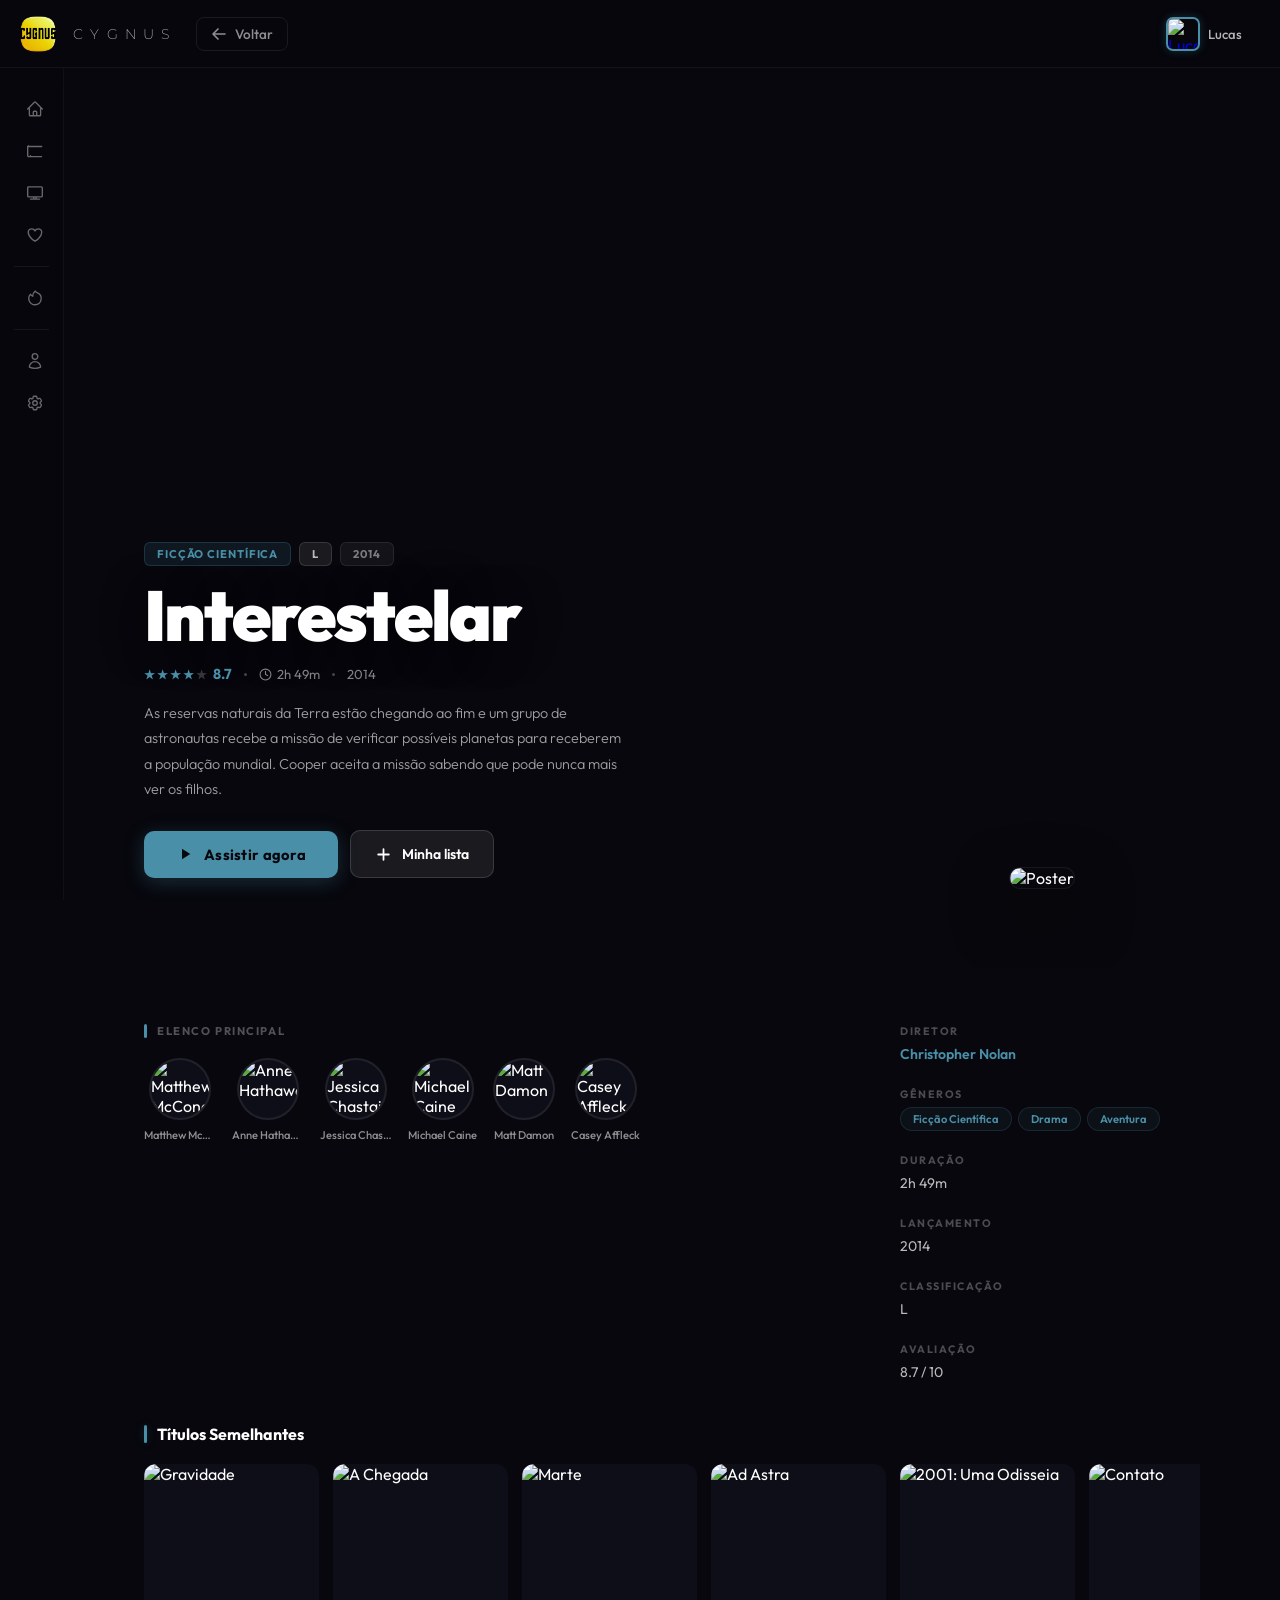
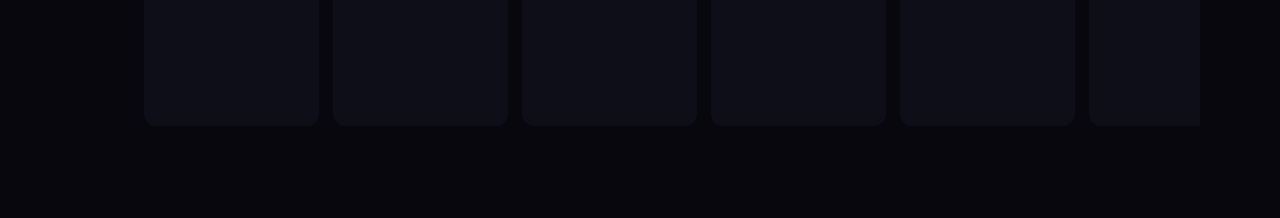
==== details.html @ 35378418 "feat: projeto Cygnus, simulador de streaming completo" ====
<!DOCTYPE html>
<html lang="pt-BR">
<head>
<meta charset="UTF-8">
<meta name="viewport" content="width=device-width, initial-scale=1.0">
<title>Cygnus — Detalhes</title>
<link href="https://fonts.googleapis.com/css2?family=Outfit:wght@300;400;500;600;700;800;900&family=Montserrat:wght@100;200;300&display=swap" rel="stylesheet">
<style>
  :root {
    --accent:     #F5C518;
    --accent-rgb: 245,197,24;
    --accent-glow:rgba(245,197,24,0.25);
    --bg:         #07070D;
    --bg2:        #0E0E18;
    --sidebar-w:  64px;
    --header-h:   68px;
    --t:          0.3s ease;
  }

  * { margin:0; padding:0; box-sizing:border-box; }
  body { background:var(--bg); font-family:'Outfit',sans-serif; color:#fff; overflow-x:hidden; }
  ::-webkit-scrollbar { width:4px; }
  ::-webkit-scrollbar-thumb { background:rgba(255,255,255,0.1); border-radius:99px; }

  /* ══ HEADER ══ */
  .header {
    position:fixed; top:0; left:0; right:0;
    height:var(--header-h); z-index:200;
    display:flex; align-items:center; justify-content:space-between;
    padding:0 28px 0 20px;
    background:rgba(7,7,13,0.95);
    backdrop-filter:blur(20px);
    border-bottom:1px solid rgba(255,255,255,0.05);
  }
  .header-left { display:flex; align-items:center; gap:20px; }
  .logo { display:flex; align-items:center; gap:10px; text-decoration:none; }
  .logo img { width:36px; height:36px; object-fit:contain; border-radius:8px; }
  .logo-text { font-family:'Montserrat',sans-serif; font-weight:200; font-size:0.9rem; letter-spacing:0.5em; text-indent:0.5em; color:rgba(255,255,255,0.82); }
  .back-btn { display:flex; align-items:center; gap:8px; color:rgba(255,255,255,0.55); text-decoration:none; font-size:0.85rem; font-weight:500; padding:7px 14px; border-radius:8px; transition:all var(--t); border:1px solid rgba(255,255,255,0.08); }
  .back-btn:hover { color:#fff; background:rgba(255,255,255,0.06); }
  .profile-pill { display:flex; align-items:center; gap:8px; padding:4px 10px 4px 4px; border-radius:10px; cursor:pointer; text-decoration:none; transition:background var(--t); }
  .profile-pill:hover { background:rgba(255,255,255,0.06); }
  .profile-pill img { width:34px; height:34px; border-radius:7px; object-fit:cover; border:2px solid var(--accent); box-shadow:0 0 10px var(--accent-glow); }
  .profile-pill span { font-size:0.82rem; font-weight:500; color:rgba(255,255,255,0.7); }

  /* ══ SIDEBAR ══ */
  .sidebar { position:fixed; left:0; top:var(--header-h); bottom:0; width:var(--sidebar-w); z-index:150; background:rgba(7,7,13,0.5); backdrop-filter:blur(16px); border-right:1px solid rgba(255,255,255,0.04); display:flex; flex-direction:column; padding:20px 0; transition:width var(--t); overflow:hidden; }
  .sidebar:hover { width:220px; background:rgba(7,7,13,0.97); border-right-color:rgba(245,197,24,0.1); }
  .sidebar-item { display:flex; align-items:center; gap:14px; padding:12px 20px; cursor:pointer; transition:all var(--t); white-space:nowrap; border-left:2px solid transparent; text-decoration:none; color:rgba(255,255,255,0.4); }
  .sidebar-item:hover { color:#fff; background:rgba(255,255,255,0.05); border-left-color:var(--accent); }
  .sidebar-icon { flex-shrink:0; width:26px; display:flex; align-items:center; justify-content:center; }
  .sidebar-icon svg { width:18px; height:18px; }
  .sidebar-label { font-size:0.85rem; font-weight:500; opacity:0; transition:opacity 0.2s ease; }
  .sidebar:hover .sidebar-label { opacity:1; }
  .sidebar-divider { height:1px; background:rgba(255,255,255,0.06); margin:10px 14px; }

  /* ══ MAIN ══ */
  .main { margin-left:var(--sidebar-w); padding-top:var(--header-h); }

  /* ══ HERO ══ */
  .movie-hero { position:relative; height:100vh; overflow:hidden; }
  .movie-hero-bg { position:absolute; inset:0; background-size:cover; background-position:center top; transition:transform 8s ease; transform:scale(1.04); }
  .movie-hero:hover .movie-hero-bg { transform:scale(1); }

  /* Fallback: poster borrado quando não há backdrop */
  .movie-hero.poster-bg .movie-hero-bg {
    filter: blur(36px) brightness(0.22);
    transform: scale(1.25);
    background-position: center center;
  }
  .movie-hero.poster-bg:hover .movie-hero-bg { transform: scale(1.25); }
  .movie-hero-overlay {
    position:absolute; inset:0;
    background:
      linear-gradient(to right, rgba(7,7,13,0.98) 0%, rgba(7,7,13,0.75) 40%, rgba(7,7,13,0.25) 100%),
      linear-gradient(to top, rgba(7,7,13,1) 0%, rgba(7,7,13,0.4) 25%, transparent 55%);
  }

  .movie-hero-content { position:absolute; bottom:90px; left:80px; right:44%; z-index:3; }

  .movie-badges { display:flex; align-items:center; gap:8px; margin-bottom:16px; flex-wrap:wrap; }
  .badge { display:inline-flex; align-items:center; gap:5px; padding:4px 12px; border-radius:6px; font-size:0.7rem; font-weight:700; letter-spacing:0.08em; text-transform:uppercase; }
  .badge-genre  { background:rgba(var(--accent-rgb),0.12); border:1px solid rgba(var(--accent-rgb),0.25); color:var(--accent); transition:all 0.8s ease; }
  .badge-rating { background:rgba(255,255,255,0.08); border:1px solid rgba(255,255,255,0.12); color:rgba(255,255,255,0.7); }
  .badge-year   { background:rgba(255,255,255,0.05); border:1px solid rgba(255,255,255,0.08); color:rgba(255,255,255,0.45); }

  .movie-title { font-size:clamp(2.8rem,5.5vw,5.2rem); font-weight:900; line-height:0.95; letter-spacing:-0.03em; color:#fff; margin-bottom:16px; text-shadow:0 4px 40px rgba(0,0,0,0.5); }
  .movie-logo { max-width:min(500px,72%); max-height:160px; width:auto; object-fit:contain; filter:drop-shadow(0 4px 24px rgba(0,0,0,0.9)) drop-shadow(0 2px 8px rgba(0,0,0,0.7)); margin-bottom:16px; display:block; animation:logoFadeIn 0.5s ease; }
  @keyframes logoFadeIn { from { opacity:0; transform:translateY(8px); } to { opacity:1; transform:translateY(0); } }

  .movie-meta { display:flex; align-items:center; gap:12px; margin-bottom:18px; flex-wrap:wrap; }
  .meta-rating { display:flex; align-items:center; gap:6px; font-size:0.9rem; font-weight:700; color:var(--accent); transition:color 0.8s ease; }
  .meta-item { display:flex; align-items:center; gap:5px; font-size:0.82rem; color:rgba(255,255,255,0.5); }
  .meta-dot { width:3px; height:3px; border-radius:50%; background:rgba(255,255,255,0.25); }
  .stars { display:flex; gap:2px; }
  .star { font-size:0.75rem; }
  .star.full  { color:var(--accent); }
  .star.empty { color:rgba(255,255,255,0.2); }

  .movie-desc { font-size:0.9rem; font-weight:300; color:rgba(255,255,255,0.62); line-height:1.75; max-width:480px; margin-bottom:28px; }

  .movie-actions { display:flex; align-items:center; gap:12px; flex-wrap:wrap; }
  .btn-watch { display:flex; align-items:center; gap:10px; background:var(--accent); color:#07070D; border:none; border-radius:10px; padding:14px 32px; font-family:'Outfit',sans-serif; font-size:0.92rem; font-weight:700; cursor:pointer; transition:all var(--t); box-shadow:0 4px 20px var(--accent-glow); letter-spacing:0.02em; }
  .btn-watch:hover { filter:brightness(1.1); transform:translateY(-1px); }
  .btn-list  { display:flex; align-items:center; gap:10px; background:rgba(255,255,255,0.08); color:#fff; border:1px solid rgba(255,255,255,0.14); border-radius:10px; padding:14px 24px; font-family:'Outfit',sans-serif; font-size:0.88rem; font-weight:600; cursor:pointer; transition:all var(--t); }
  .btn-list:hover { background:rgba(255,255,255,0.14); transform:translateY(-1px); }

  /* Poster flutuante */
  .poster-float { position:absolute; right:80px; bottom:80px; width:190px; z-index:3; animation:posterIn 0.8s 0.3s ease both; opacity:0; }
  @keyframes posterIn { from{opacity:0;transform:translateY(20px) scale(0.95)} to{opacity:1;transform:translateY(0) scale(1)} }
  .poster-float img { width:100%; aspect-ratio:2/3; object-fit:cover; border-radius:14px; box-shadow:0 24px 60px rgba(0,0,0,0.7), 0 0 0 1px rgba(255,255,255,0.07); }

  /* ══ DETALHES ══ */
  .details-section { padding:56px 80px 40px; display:grid; grid-template-columns:1fr 300px; gap:60px; }

  .section-label { font-size:0.7rem; font-weight:700; color:rgba(255,255,255,0.3); letter-spacing:0.14em; text-transform:uppercase; margin-bottom:20px; display:flex; align-items:center; gap:10px; }
  .section-label::before { content:''; width:3px; height:14px; background:var(--accent); border-radius:99px; transition:background 0.8s ease; }

  .cast-grid { display:flex; gap:16px; flex-wrap:wrap; }
  .cast-card { display:flex; flex-direction:column; align-items:center; gap:8px; cursor:pointer; transition:transform var(--t); }
  .cast-card:hover { transform:translateY(-3px); }
  .cast-avatar { width:62px; height:62px; border-radius:50%; object-fit:cover; border:2px solid rgba(255,255,255,0.08); transition:border-color var(--t); background:var(--bg2); }
  .cast-card:hover .cast-avatar { border-color:var(--accent); }
  .cast-name { font-size:0.7rem; font-weight:500; color:rgba(255,255,255,0.55); text-align:center; max-width:72px; white-space:nowrap; overflow:hidden; text-overflow:ellipsis; }

  .info-panel { display:flex; flex-direction:column; gap:22px; }
  .info-label { font-size:0.67rem; font-weight:700; color:rgba(255,255,255,0.28); letter-spacing:0.14em; text-transform:uppercase; margin-bottom:6px; }
  .info-value { font-size:0.88rem; color:rgba(255,255,255,0.72); line-height:1.5; }
  .info-value.accent { color:var(--accent); font-weight:600; }
  .genre-tags { display:flex; gap:6px; flex-wrap:wrap; }
  .genre-tag { background:rgba(var(--accent-rgb),0.08); border:1px solid rgba(var(--accent-rgb),0.18); border-radius:99px; padding:4px 12px; font-size:0.7rem; font-weight:600; color:var(--accent); transition:all 0.8s ease; }

  /* ══ SEMELHANTES ══ */
  .similar-section { padding:0 80px 80px; }
  .similar-title { font-size:1rem; font-weight:700; color:#fff; display:flex; align-items:center; gap:10px; margin-bottom:20px; }
  .similar-title::before { content:''; width:3px; height:18px; background:var(--accent); border-radius:99px; box-shadow:0 0 8px var(--accent-glow); transition:all 0.8s ease; }

  .similar-carousel { display:flex; gap:14px; overflow-x:auto; scroll-behavior:smooth; padding-bottom:12px; scrollbar-width:none; cursor:grab; user-select:none; }
  .similar-carousel::-webkit-scrollbar { display:none; }
  .similar-carousel.grabbing { cursor:grabbing; scroll-behavior:auto; }

  .sim-card { flex-shrink:0; width:175px; position:relative; border-radius:12px; overflow:visible; cursor:pointer; transition:transform 0.3s ease; }
  .sim-card:hover { transform:scale(1.08); z-index:10; }
  .sim-poster { width:100%; aspect-ratio:2/3; object-fit:cover; border-radius:12px; display:block; background:var(--bg2); transition:box-shadow 0.3s ease; }
  .sim-card:hover .sim-poster { box-shadow:0 12px 40px rgba(var(--accent-rgb),0.2), 0 20px 50px rgba(0,0,0,0.6); }
  .sim-overlay { position:absolute; inset:0; border-radius:12px; background:linear-gradient(to top,rgba(7,7,13,0.95) 0%,transparent 55%); opacity:0; transition:opacity 0.3s ease; padding:10px; display:flex; flex-direction:column; justify-content:flex-end; }
  .sim-card:hover .sim-overlay { opacity:1; }
  .sim-play { position:absolute; top:50%; left:50%; transform:translate(-50%,-60%); width:40px; height:40px; border-radius:50%; background:rgba(255,255,255,0.12); backdrop-filter:blur(8px); border:1.5px solid rgba(255,255,255,0.28); display:flex; align-items:center; justify-content:center; font-size:0.9rem; transition:all 0.3s ease; opacity:0; }
  .sim-card:hover .sim-play { opacity:1; transform:translate(-50%,-50%); }
  .sim-play:hover { background:var(--accent) !important; border-color:var(--accent); color:#07070D; }
  .sim-name { font-size:0.74rem; font-weight:700; color:#fff; white-space:nowrap; overflow:hidden; text-overflow:ellipsis; margin-bottom:2px; }
  .sim-meta { font-size:0.63rem; color:rgba(255,255,255,0.4); }

  /* Animações */
  .fade-in { opacity:0; animation:fadeUp 0.6s ease forwards; }
  @keyframes fadeUp { from{opacity:0;transform:translateY(20px)} to{opacity:1;transform:translateY(0)} }
</style>
</head>
<body>

<!-- HEADER -->
<header class="header">
  <div class="header-left">
    <a href="home.html" class="logo">
      <img src="assets/images/logo.png" alt="Cygnus">
      <span class="logo-text">CYGNUS</span>
    </a>
    <a href="home.html" class="back-btn">
      <svg width="16" height="16" fill="none" viewBox="0 0 24 24" stroke="currentColor" stroke-width="2.5"><path stroke-linecap="round" stroke-linejoin="round" d="M10.5 19.5L3 12m0 0l7.5-7.5M3 12h18"/></svg>
      Voltar
    </a>
  </div>
  <a href="profiles.html" class="profile-pill">
    <img src="https://i.pravatar.cc/150?img=11" alt="Lucas" id="profileAvatar">
    <span id="profileName">Lucas</span>
  </a>
</header>

<!-- SIDEBAR -->
<div class="sidebar">
  <a href="home.html" class="sidebar-item">
    <span class="sidebar-icon"><svg fill="none" viewBox="0 0 24 24" stroke="currentColor" stroke-width="1.8"><path stroke-linecap="round" stroke-linejoin="round" d="M2.25 12l8.954-8.955c.44-.439 1.152-.439 1.591 0L21.75 12M4.5 9.75v10.125c0 .621.504 1.125 1.125 1.125H9.75v-4.875c0-.621.504-1.125 1.125-1.125h2.25c.621 0 1.125.504 1.125 1.125V21h4.125c.621 0 1.125-.504 1.125-1.125V9.75M8.25 21h8.25"/></svg></span>
    <span class="sidebar-label">Início</span>
  </a>
  <a href="catalog.html?type=movie" class="sidebar-item">
    <span class="sidebar-icon"><svg fill="none" viewBox="0 0 24 24" stroke="currentColor" stroke-width="1.8"><path stroke-linecap="round" stroke-linejoin="round" d="M3.375 19.5h17.25m-17.25 0a1.125 1.125 0 01-1.125-1.125M3.375 19.5h1.5C5.496 19.5 6 18.996 6 18.375m-3.75.125V6m0 0L3 5.25m0 .75l.375-.75M3 6h18"/></svg></span>
    <span class="sidebar-label">Filmes</span>
  </a>
  <a href="catalog.html?type=tv" class="sidebar-item">
    <span class="sidebar-icon"><svg fill="none" viewBox="0 0 24 24" stroke="currentColor" stroke-width="1.8"><path stroke-linecap="round" stroke-linejoin="round" d="M6 20.25h12m-7.5-3v3m3-3v3m-10.125-3h17.25c.621 0 1.125-.504 1.125-1.125V4.875c0-.621-.504-1.125-1.125-1.125H3.375c-.621 0-1.125.504-1.125 1.125v11.25c0 .621.504 1.125 1.125 1.125z"/></svg></span>
    <span class="sidebar-label">Séries</span>
  </a>
  <a href="my-list.html" class="sidebar-item">
    <span class="sidebar-icon"><svg fill="none" viewBox="0 0 24 24" stroke="currentColor" stroke-width="1.8"><path stroke-linecap="round" stroke-linejoin="round" d="M21 8.25c0-2.485-2.099-4.5-4.688-4.5-1.935 0-3.597 1.126-4.312 2.733-.715-1.607-2.377-2.733-4.313-2.733C5.1 3.75 3 5.765 3 8.25c0 7.22 9 12 9 12s9-4.78 9-12z"/></svg></span>
    <span class="sidebar-label">Minha Lista</span>
  </a>
  <div class="sidebar-divider"></div>
  <a href="catalog.html?sort=popularity.desc" class="sidebar-item">
    <span class="sidebar-icon"><svg fill="none" viewBox="0 0 24 24" stroke="currentColor" stroke-width="1.8"><path stroke-linecap="round" stroke-linejoin="round" d="M15.362 5.214A8.252 8.252 0 0112 21 8.25 8.25 0 016.038 7.047 8.287 8.287 0 009 9.601a8.983 8.983 0 013.361-6.867 8.21 8.21 0 003 2.48z"/></svg></span>
    <span class="sidebar-label">Em Alta</span>
  </a>
  <div class="sidebar-divider"></div>
  <a href="profiles.html" class="sidebar-item">
    <span class="sidebar-icon"><svg fill="none" viewBox="0 0 24 24" stroke="currentColor" stroke-width="1.8"><path stroke-linecap="round" stroke-linejoin="round" d="M15.75 6a3.75 3.75 0 11-7.5 0 3.75 3.75 0 017.5 0zM4.501 20.118a7.5 7.5 0 0114.998 0A17.933 17.933 0 0112 21.75c-2.676 0-5.216-.584-7.499-1.632z"/></svg></span>
    <span class="sidebar-label">Perfis</span>
  </a>
  <a href="#" class="sidebar-item">
    <span class="sidebar-icon"><svg fill="none" viewBox="0 0 24 24" stroke="currentColor" stroke-width="1.8"><path stroke-linecap="round" stroke-linejoin="round" d="M9.594 3.94c.09-.542.56-.94 1.11-.94h2.593c.55 0 1.02.398 1.11.94l.213 1.281c.063.374.313.686.645.87.074.04.147.083.22.127.325.196.72.257 1.075.124l1.217-.456a1.125 1.125 0 011.37.49l1.296 2.247a1.125 1.125 0 01-.26 1.431l-1.003.827c-.293.241-.438.613-.43.992a7.723 7.723 0 010 .255c-.008.378.137.75.43.991l1.004.827c.424.35.534.955.26 1.43l-1.298 2.247a1.125 1.125 0 01-1.369.491l-1.217-.456c-.355-.133-.75-.072-1.076.124a6.47 6.47 0 01-.22.128c-.331.183-.581.495-.644.869l-.213 1.281c-.09.543-.56.94-1.11.94h-2.594c-.55 0-1.019-.398-1.11-.94l-.213-1.281c-.062-.374-.312-.686-.644-.87a6.52 6.52 0 01-.22-.127c-.325-.196-.72-.257-1.076-.124l-1.217.456a1.125 1.125 0 01-1.369-.49l-1.297-2.247a1.125 1.125 0 01.26-1.431l1.004-.827c.292-.24.437-.613.43-.991a6.932 6.932 0 010-.255c.007-.38-.138-.751-.43-.992l-1.004-.827a1.125 1.125 0 01-.26-1.43l1.297-2.247a1.125 1.125 0 011.37-.491l1.216.456c.356.133.751.072 1.076-.124.072-.044.146-.086.22-.128.332-.183.582-.495.644-.869l.214-1.28z"/><path stroke-linecap="round" stroke-linejoin="round" d="M15 12a3 3 0 11-6 0 3 3 0 016 0z"/></svg></span>
    <span class="sidebar-label">Configurações</span>
  </a>
</div>

<!-- MAIN -->
<div class="main">

  <!-- HERO -->
  <div class="movie-hero">
    <div class="movie-hero-bg" id="heroBg"></div>
    <div class="movie-hero-overlay"></div>
    <div class="movie-hero-content fade-in">
      <div class="movie-badges" id="movieBadges"></div>
      <h1 class="movie-title" id="movieTitle">Carregando...</h1>
      <div class="movie-meta" id="movieMeta"></div>
      <p class="movie-desc" id="movieDesc"></p>
      <div class="movie-actions">
        <button class="btn-watch" onclick="playMovie()">
          <svg width="18" height="18" fill="currentColor" viewBox="0 0 24 24"><path d="M8 5v14l11-7z"/></svg>
          Assistir agora
        </button>
        <button class="btn-list" id="btnList">
          <svg width="17" height="17" fill="none" viewBox="0 0 24 24" stroke="currentColor" stroke-width="2.5"><path stroke-linecap="round" stroke-linejoin="round" d="M12 4.5v15m7.5-7.5h-15"/></svg>
          Minha lista
        </button>
      </div>
    </div>
    <div class="poster-float">
      <img id="posterImg" src="" alt="Poster">
    </div>
  </div>

  <!-- ELENCO + INFO -->
  <div class="details-section fade-in" style="animation-delay:0.15s">
    <div>
      <p class="section-label">Elenco Principal</p>
      <div class="cast-grid" id="castGrid"></div>
    </div>
    <div class="info-panel" id="infoPanel"></div>
  </div>

  <!-- SEMELHANTES -->
  <div class="similar-section fade-in" style="animation-delay:0.3s">
    <p class="similar-title">Títulos Semelhantes</p>
    <div class="similar-carousel" id="simCarousel"></div>
  </div>

</div>

<script src="js/api/tmdb.js"></script>
<script src="js/utils/storage.js"></script>
<script src="js/utils/helpers.js"></script>
<script src="js/utils/router.js"></script>
<script src="js/components/sidebar.js"></script>
<script src="js/pages/details.js"></script>
<script src="js/main.js"></script>
</body>
</html>
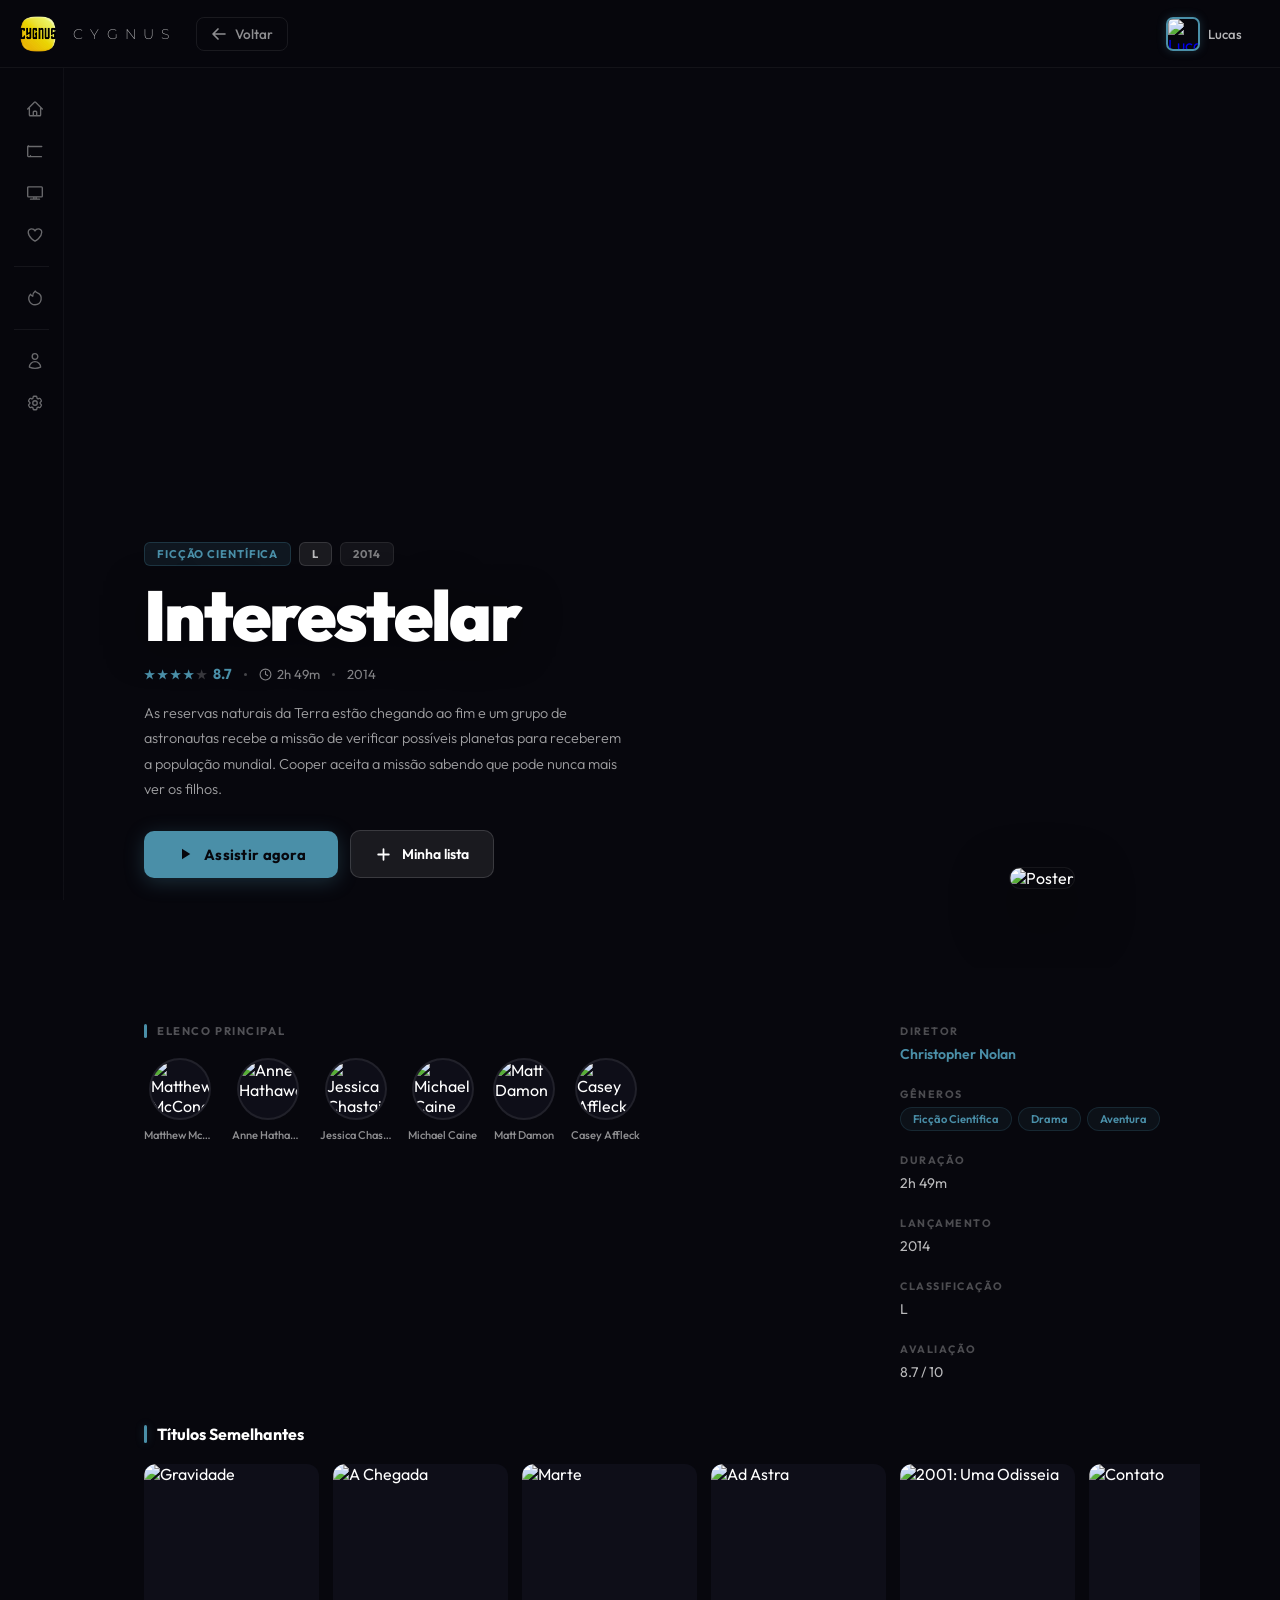
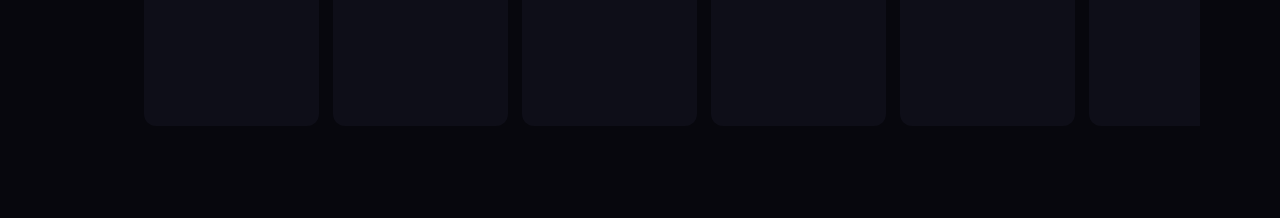
==== commit 2408ac75: "feat(responsive): details page — poster float oculto, grid de detalhes single-column, mobile nav" ====
--- a/details.html
+++ b/details.html
@@ -154,6 +154,63 @@
   /* Animações */
   .fade-in { opacity:0; animation:fadeUp 0.6s ease forwards; }
   @keyframes fadeUp { from{opacity:0;transform:translateY(20px)} to{opacity:1;transform:translateY(0)} }
+
+  /* ══ MOBILE NAV ══ */
+  .mobile-nav { display: none; }
+
+  /* ══ RESPONSIVE ══ */
+  @media (max-width: 768px) {
+    :root { --sidebar-w: 0px; --header-h: 58px; }
+
+    .sidebar { display: none; }
+    .logo-text { display: none; }
+    .header { padding: 0 16px; }
+    .profile-pill span { display: none; }
+
+    .movie-hero { height: 70vh; min-height: 420px; }
+    .movie-hero-content { left: 20px; right: 20px; bottom: 60px; }
+    .movie-desc { font-size: 0.84rem; overflow: hidden; display: -webkit-box; -webkit-box-orient: vertical; -webkit-line-clamp: 2; line-clamp: 2; }
+    .movie-actions { flex-direction: column; align-items: flex-start; gap: 8px; }
+    .btn-watch, .btn-list { width: 100%; max-width: 280px; justify-content: center; }
+    .poster-float { display: none; }
+
+    .details-section { padding: 32px 20px 24px; grid-template-columns: 1fr; gap: 32px; }
+    .similar-section { padding: 0 20px 80px; }
+
+    .mobile-nav {
+      display: flex;
+      position: fixed;
+      bottom: 0; left: 0; right: 0;
+      height: 62px;
+      background: rgba(7,7,13,0.97);
+      backdrop-filter: blur(20px);
+      border-top: 1px solid rgba(255,255,255,0.07);
+      z-index: 300;
+      align-items: center;
+      justify-content: space-around;
+      padding-bottom: env(safe-area-inset-bottom);
+    }
+    .mobile-nav-item {
+      display: flex;
+      flex-direction: column;
+      align-items: center;
+      gap: 3px;
+      padding: 8px 14px;
+      color: rgba(255,255,255,0.35);
+      text-decoration: none;
+      font-size: 0.58rem;
+      font-weight: 600;
+      letter-spacing: 0.03em;
+      transition: color 0.2s ease;
+    }
+    .mobile-nav-item.active { color: var(--accent); }
+  }
+
+  @media (max-width: 480px) {
+    .movie-title { font-size: clamp(1.8rem, 7vw, 2.4rem); }
+    .movie-desc { display: none; }
+    .sim-card { width: 130px; }
+  }
 </style>
 </head>
 <body>
@@ -255,6 +312,26 @@
 
 </div>
 
+<!-- MOBILE BOTTOM NAV -->
+<nav class="mobile-nav">
+  <a href="home.html" class="mobile-nav-item">
+    <svg width="22" height="22" fill="none" viewBox="0 0 24 24" stroke="currentColor" stroke-width="1.8"><path stroke-linecap="round" stroke-linejoin="round" d="M2.25 12l8.954-8.955c.44-.439 1.152-.439 1.591 0L21.75 12M4.5 9.75v10.125c0 .621.504 1.125 1.125 1.125H9.75v-4.875c0-.621.504-1.125 1.125-1.125h2.25c.621 0 1.125.504 1.125 1.125V21h4.125c.621 0 1.125-.504 1.125-1.125V9.75M8.25 21h8.25"/></svg>
+    <span>Início</span>
+  </a>
+  <a href="search.html" class="mobile-nav-item">
+    <svg width="22" height="22" fill="none" viewBox="0 0 24 24" stroke="currentColor" stroke-width="1.8"><circle cx="11" cy="11" r="8"/><path stroke-linecap="round" d="M21 21l-4.35-4.35"/></svg>
+    <span>Buscar</span>
+  </a>
+  <a href="catalog.html" class="mobile-nav-item">
+    <svg width="22" height="22" fill="none" viewBox="0 0 24 24" stroke="currentColor" stroke-width="1.8"><path stroke-linecap="round" stroke-linejoin="round" d="M3.75 6A2.25 2.25 0 016 3.75h2.25A2.25 2.25 0 0110.5 6v2.25a2.25 2.25 0 01-2.25 2.25H6a2.25 2.25 0 01-2.25-2.25V6zM3.75 15.75A2.25 2.25 0 016 13.5h2.25a2.25 2.25 0 012.25 2.25V18a2.25 2.25 0 01-2.25 2.25H6A2.25 2.25 0 013.75 18v-2.25zM13.5 6a2.25 2.25 0 012.25-2.25H18A2.25 2.25 0 0120.25 6v2.25A2.25 2.25 0 0118 10.5h-2.25a2.25 2.25 0 01-2.25-2.25V6zM13.5 15.75a2.25 2.25 0 012.25-2.25H18a2.25 2.25 0 012.25 2.25V18A2.25 2.25 0 0118 20.25h-2.25A2.25 2.25 0 0113.5 18v-2.25z"/></svg>
+    <span>Catálogo</span>
+  </a>
+  <a href="profiles.html" class="mobile-nav-item">
+    <svg width="22" height="22" fill="none" viewBox="0 0 24 24" stroke="currentColor" stroke-width="1.8"><path stroke-linecap="round" stroke-linejoin="round" d="M15.75 6a3.75 3.75 0 11-7.5 0 3.75 3.75 0 017.5 0zM4.501 20.118a7.5 7.5 0 0114.998 0A17.933 17.933 0 0112 21.75c-2.676 0-5.216-.584-7.499-1.632z"/></svg>
+    <span>Perfil</span>
+  </a>
+</nav>
+
 <script src="js/api/tmdb.js"></script>
 <script src="js/utils/storage.js"></script>
 <script src="js/utils/helpers.js"></script>
